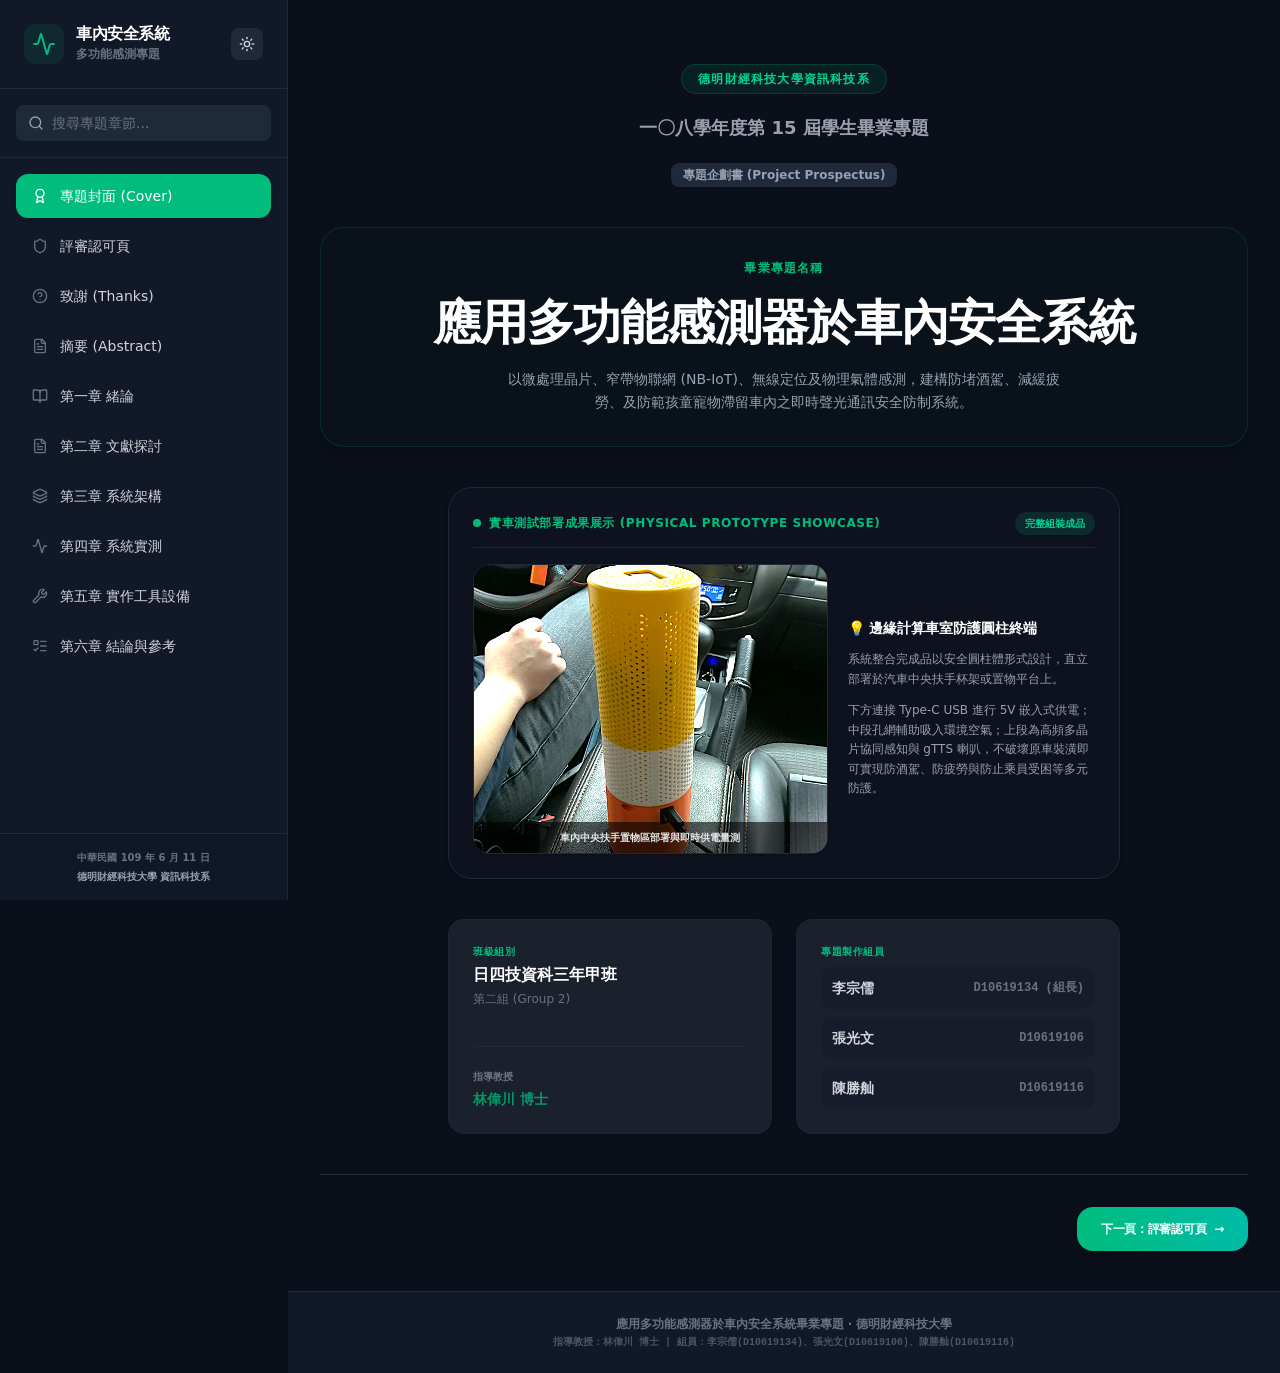
==== Integrated-In-vehicle-safety-systems/index.html @ 5b9d8233 "reintt" ====
<!doctype html>
<html lang="en">
  <head>
    <meta charset="UTF-8" />
    <meta name="viewport" content="width=device-width, initial-scale=1.0" />
    <title>My Google AI Studio App</title>
    <script type="module" crossorigin src="./assets/index-BhzSQc_A.js"></script>
    <link rel="stylesheet" crossorigin href="./assets/index-CWnwAR7_.css">
  </head>
  <body>
    <div id="root"></div>
  </body>
</html>
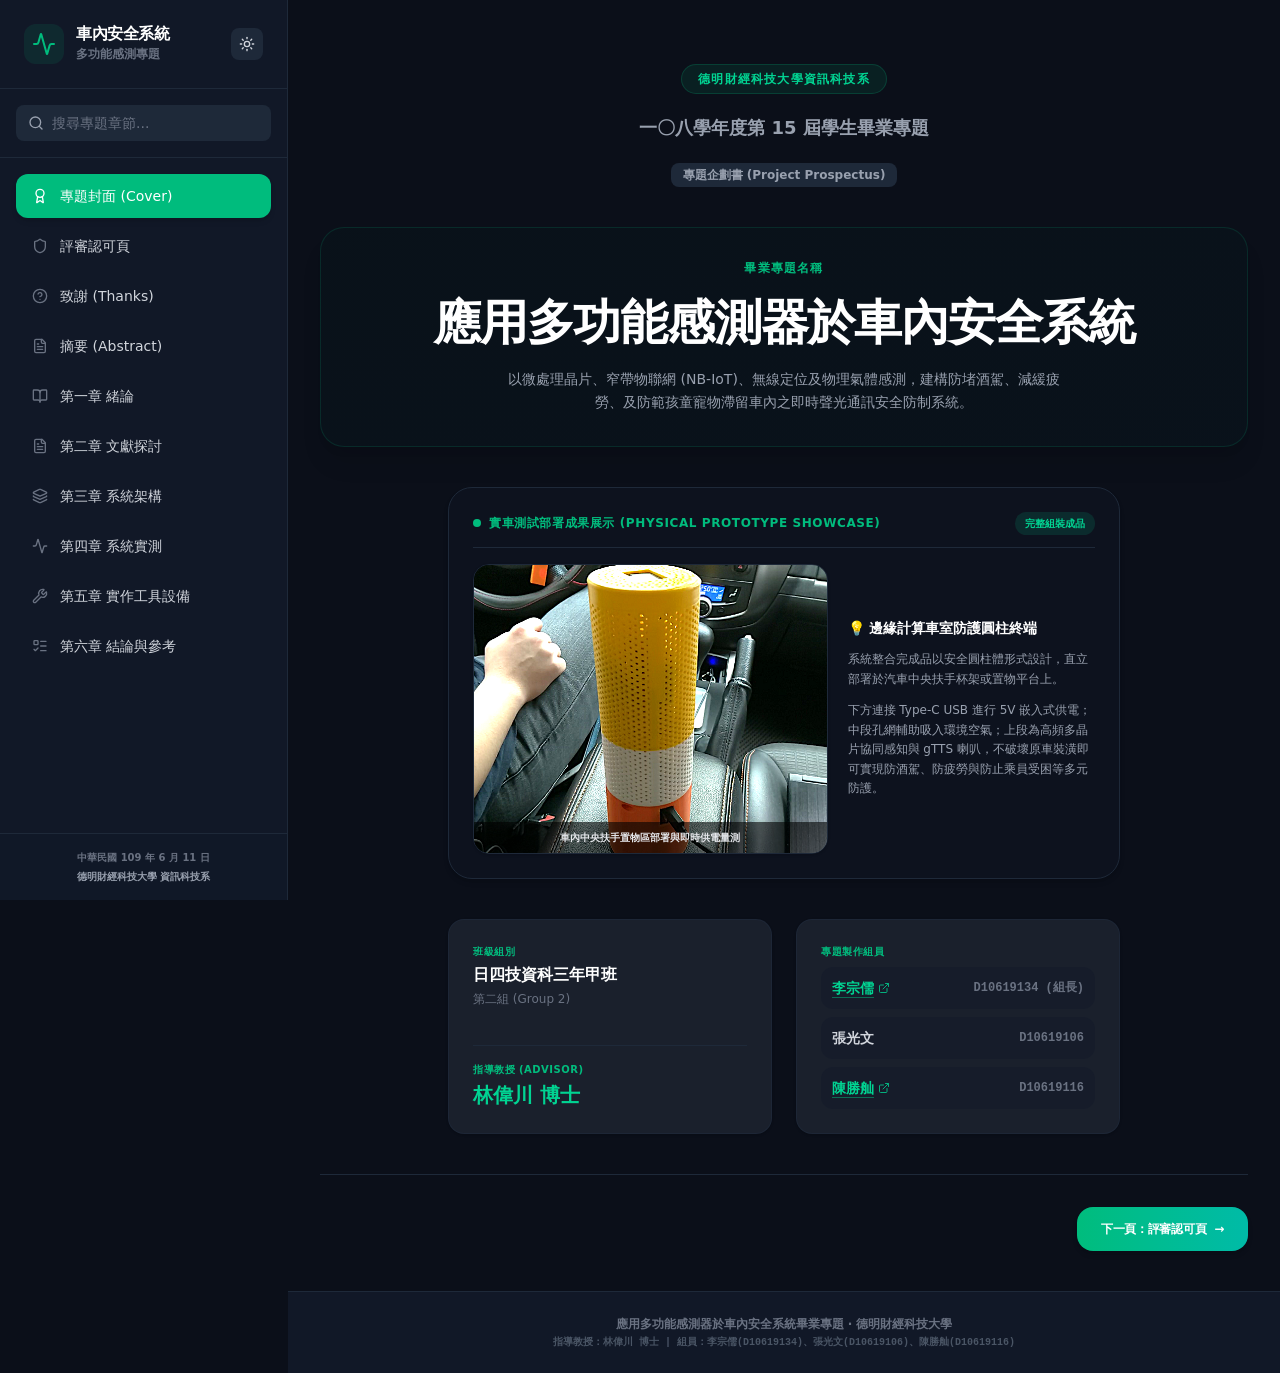
==== commit cea78ae7: "add link at member & fix table overflow screen on mobile" ====
--- a/Integrated-In-vehicle-safety-systems/index.html
+++ b/Integrated-In-vehicle-safety-systems/index.html
@@ -3,9 +3,9 @@
   <head>
     <meta charset="UTF-8" />
     <meta name="viewport" content="width=device-width, initial-scale=1.0" />
-    <title>My Google AI Studio App</title>
-    <script type="module" crossorigin src="./assets/index-BhzSQc_A.js"></script>
-    <link rel="stylesheet" crossorigin href="./assets/index-CWnwAR7_.css">
+    <title>應用多功能感測器於車內安全系統</title>
+    <script type="module" crossorigin src="./assets/index-BaTR_G-h.js"></script>
+    <link rel="stylesheet" crossorigin href="./assets/index-CASXjeSy.css">
   </head>
   <body>
     <div id="root"></div>
